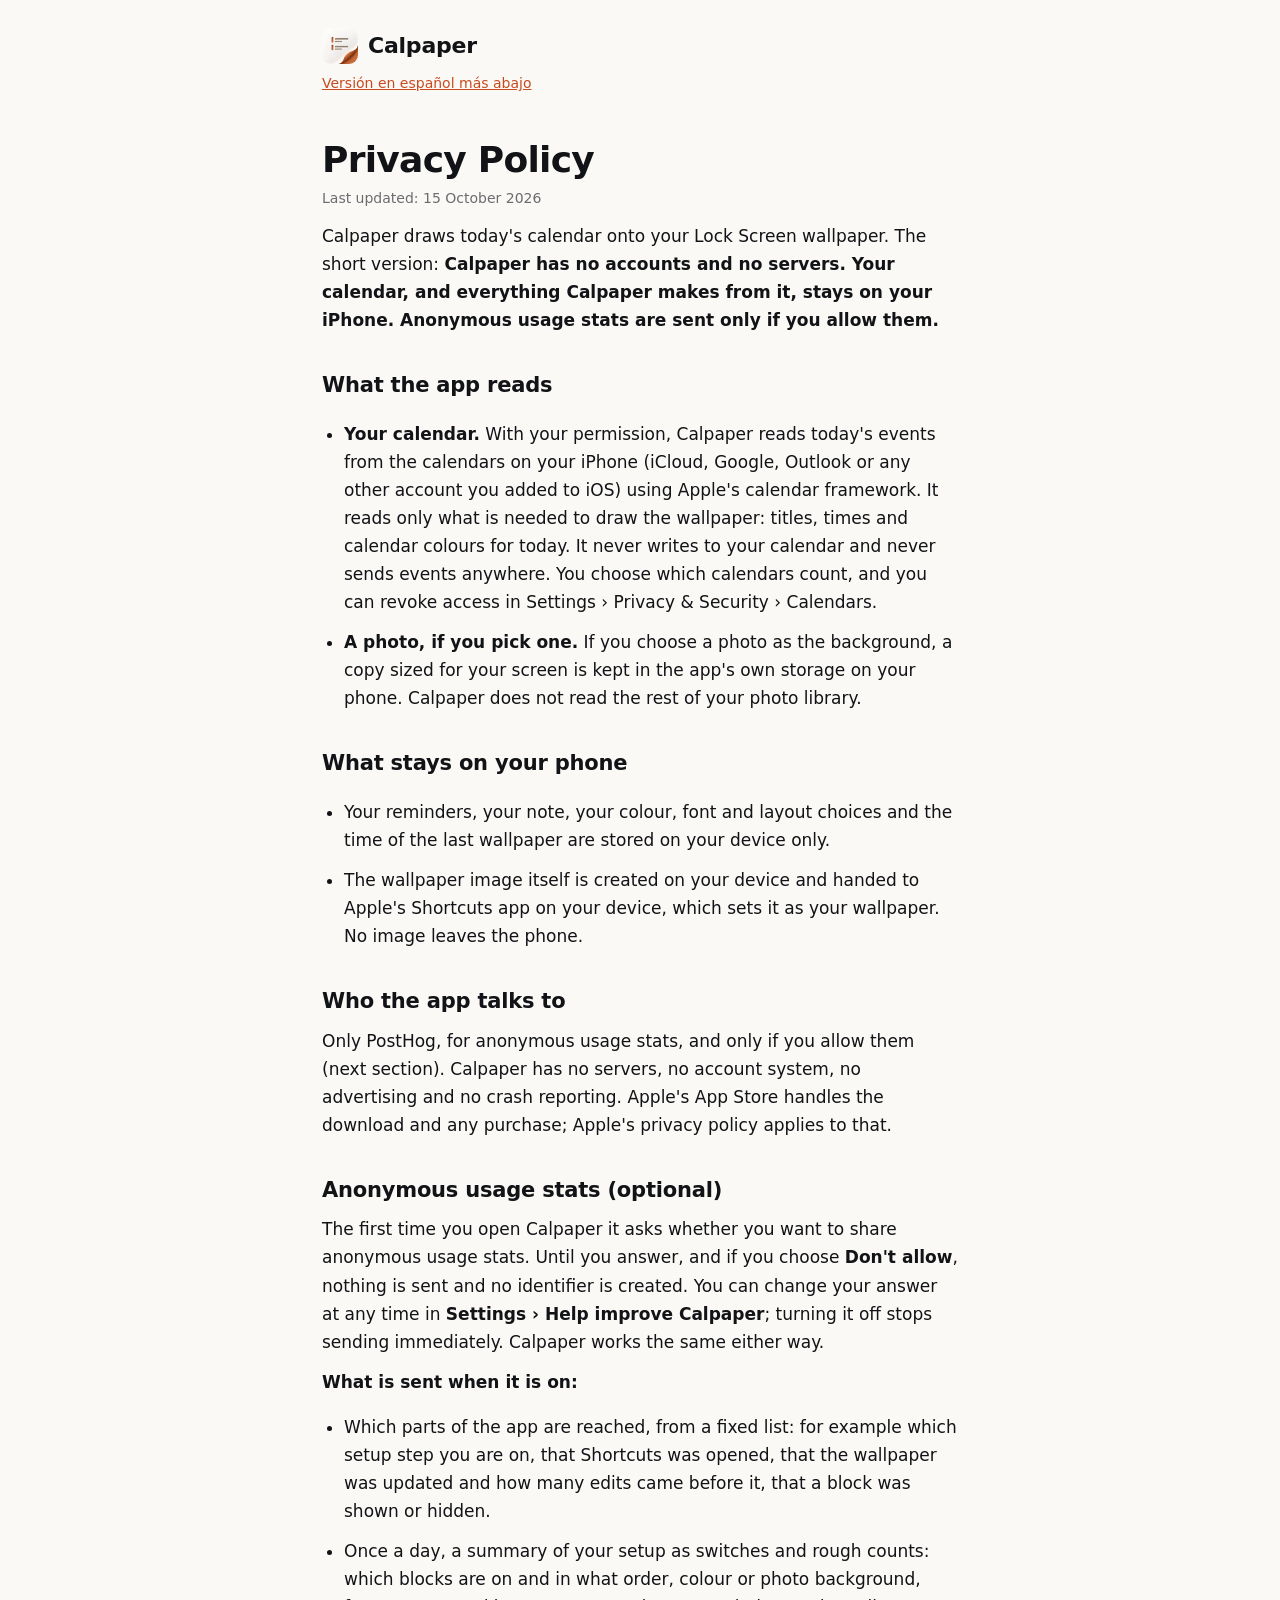
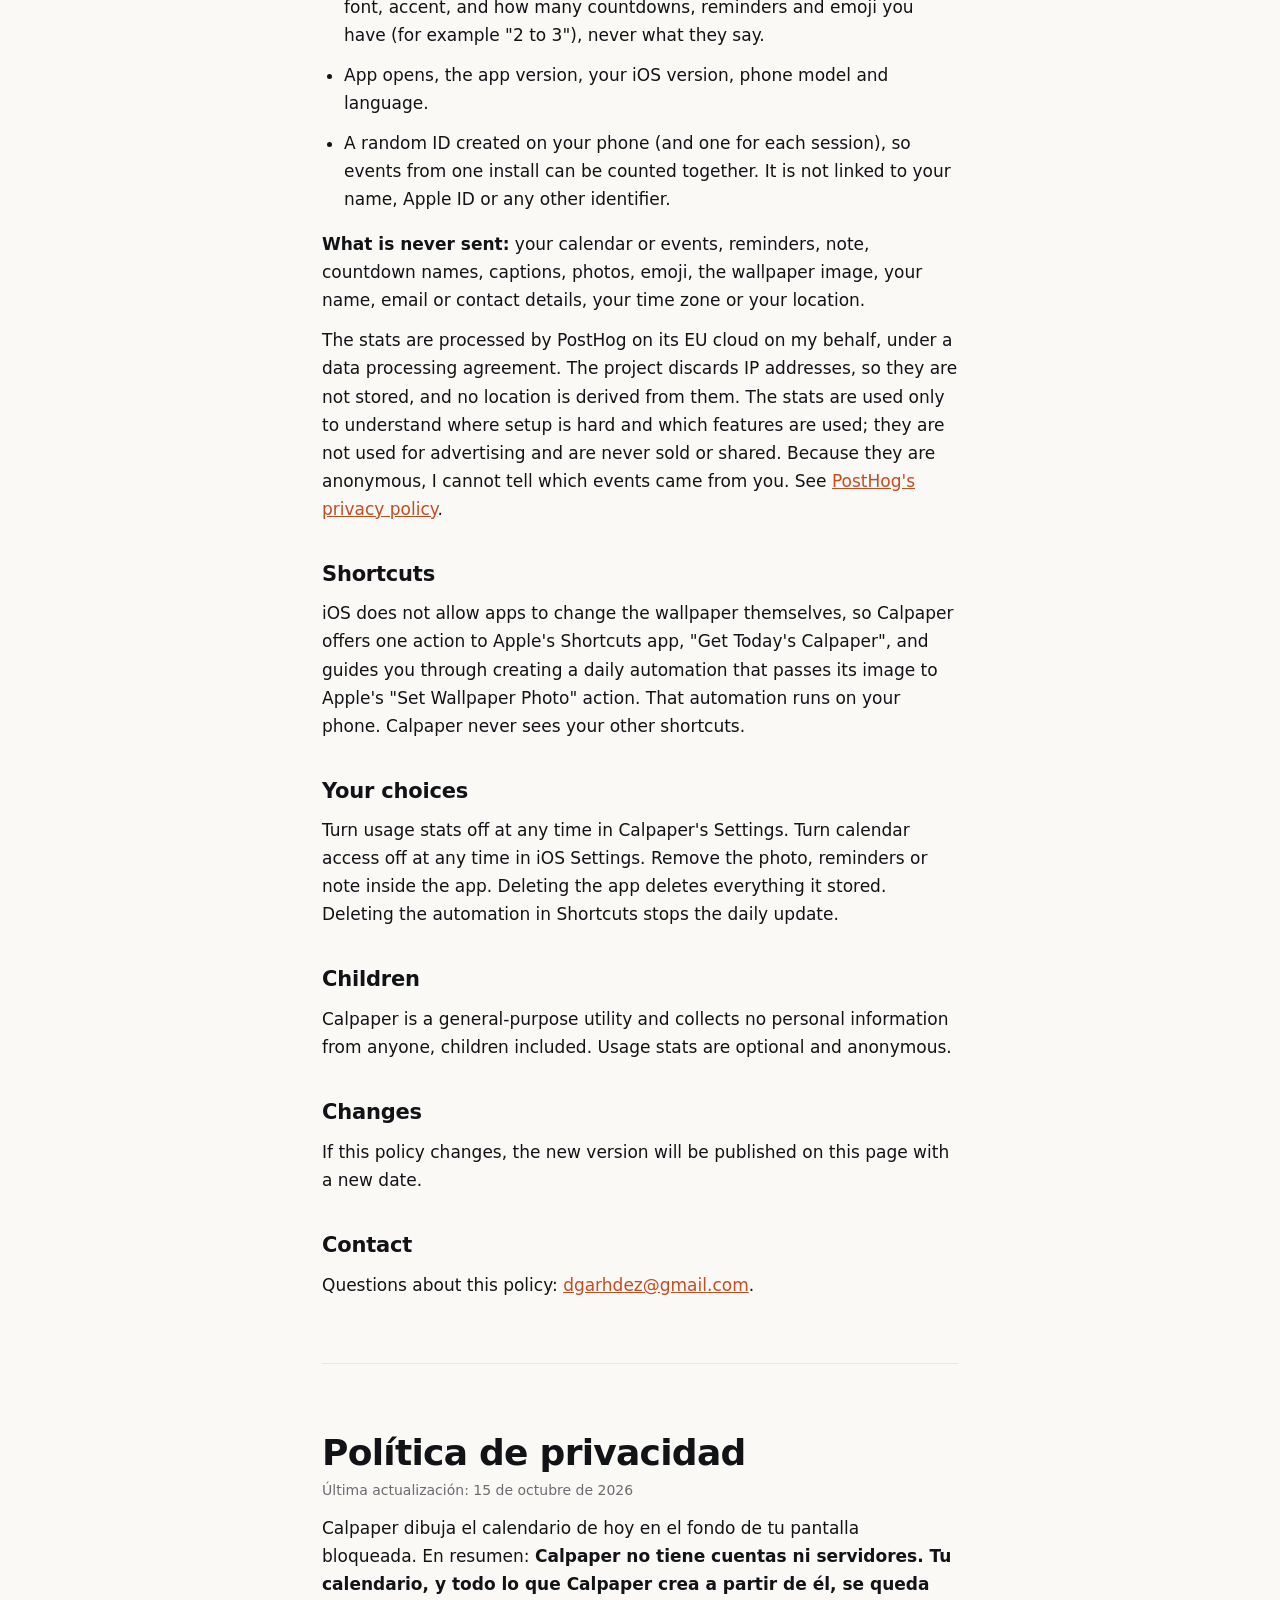
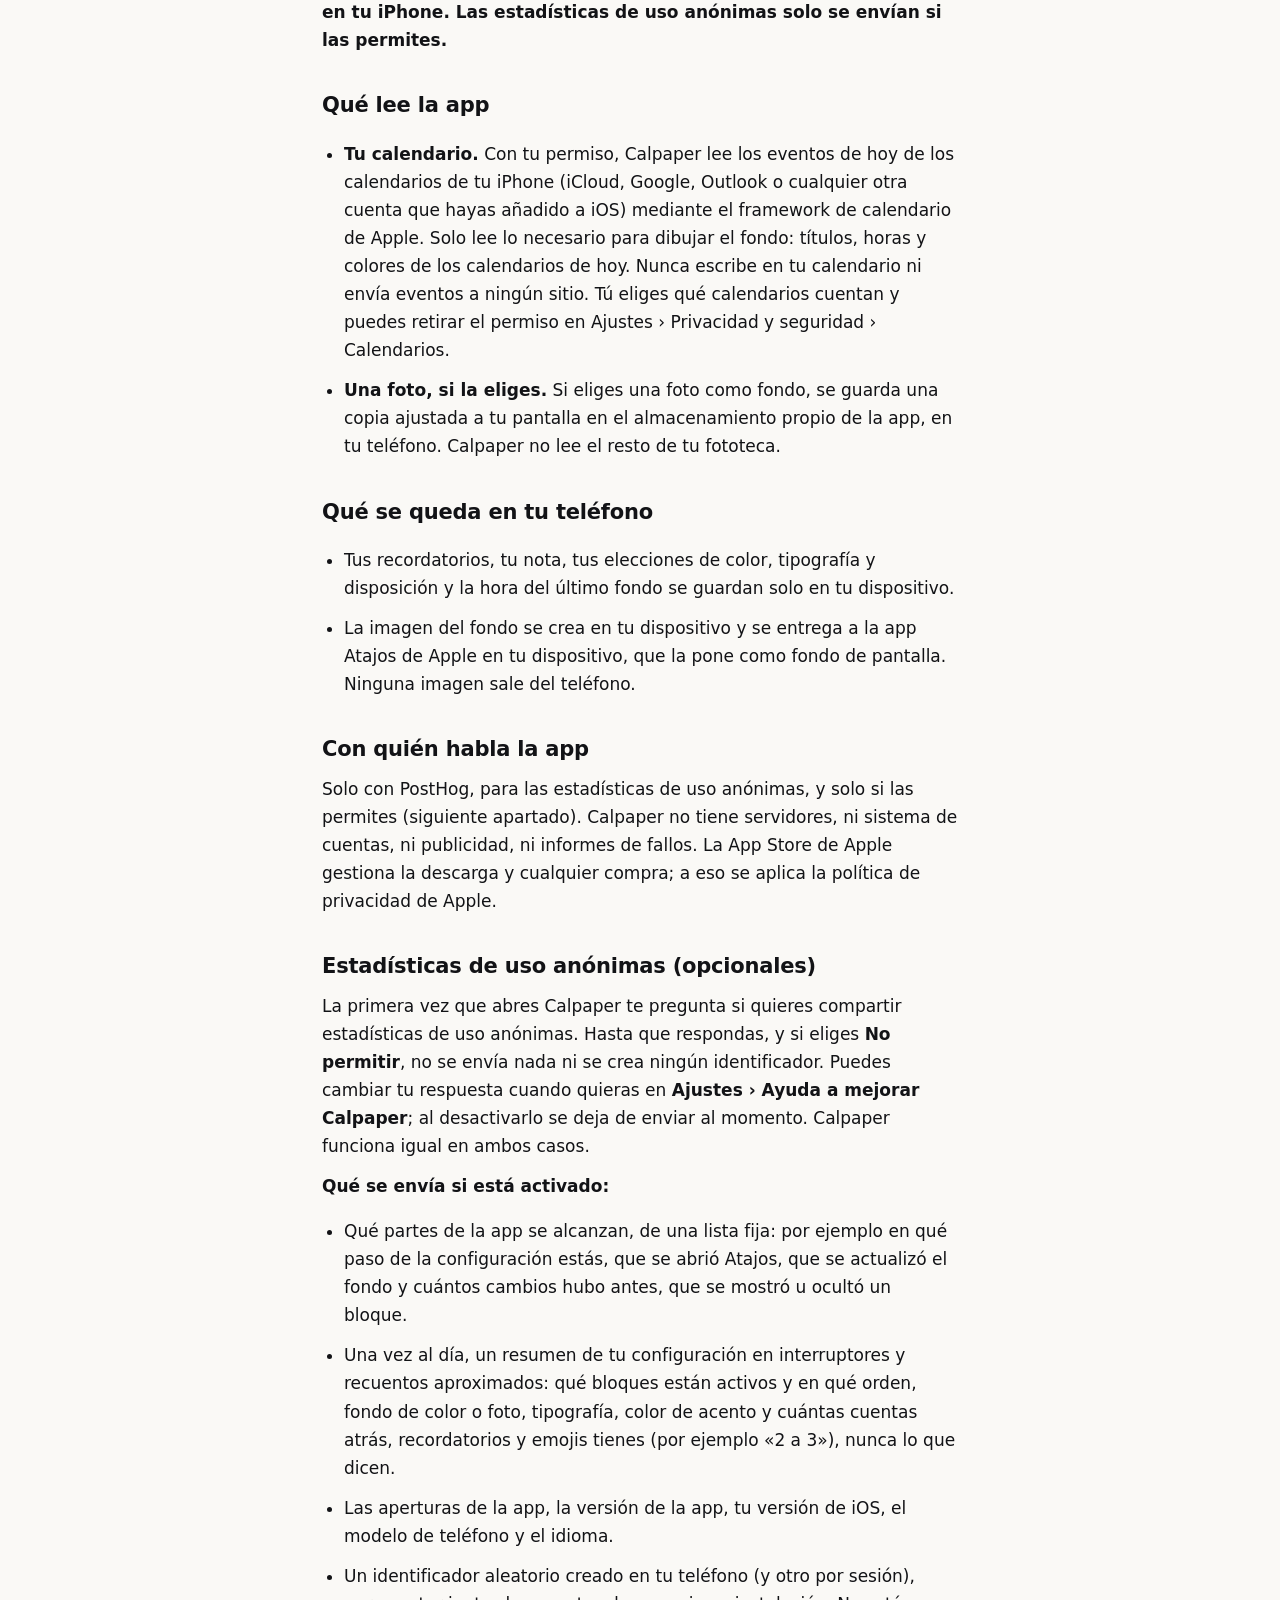
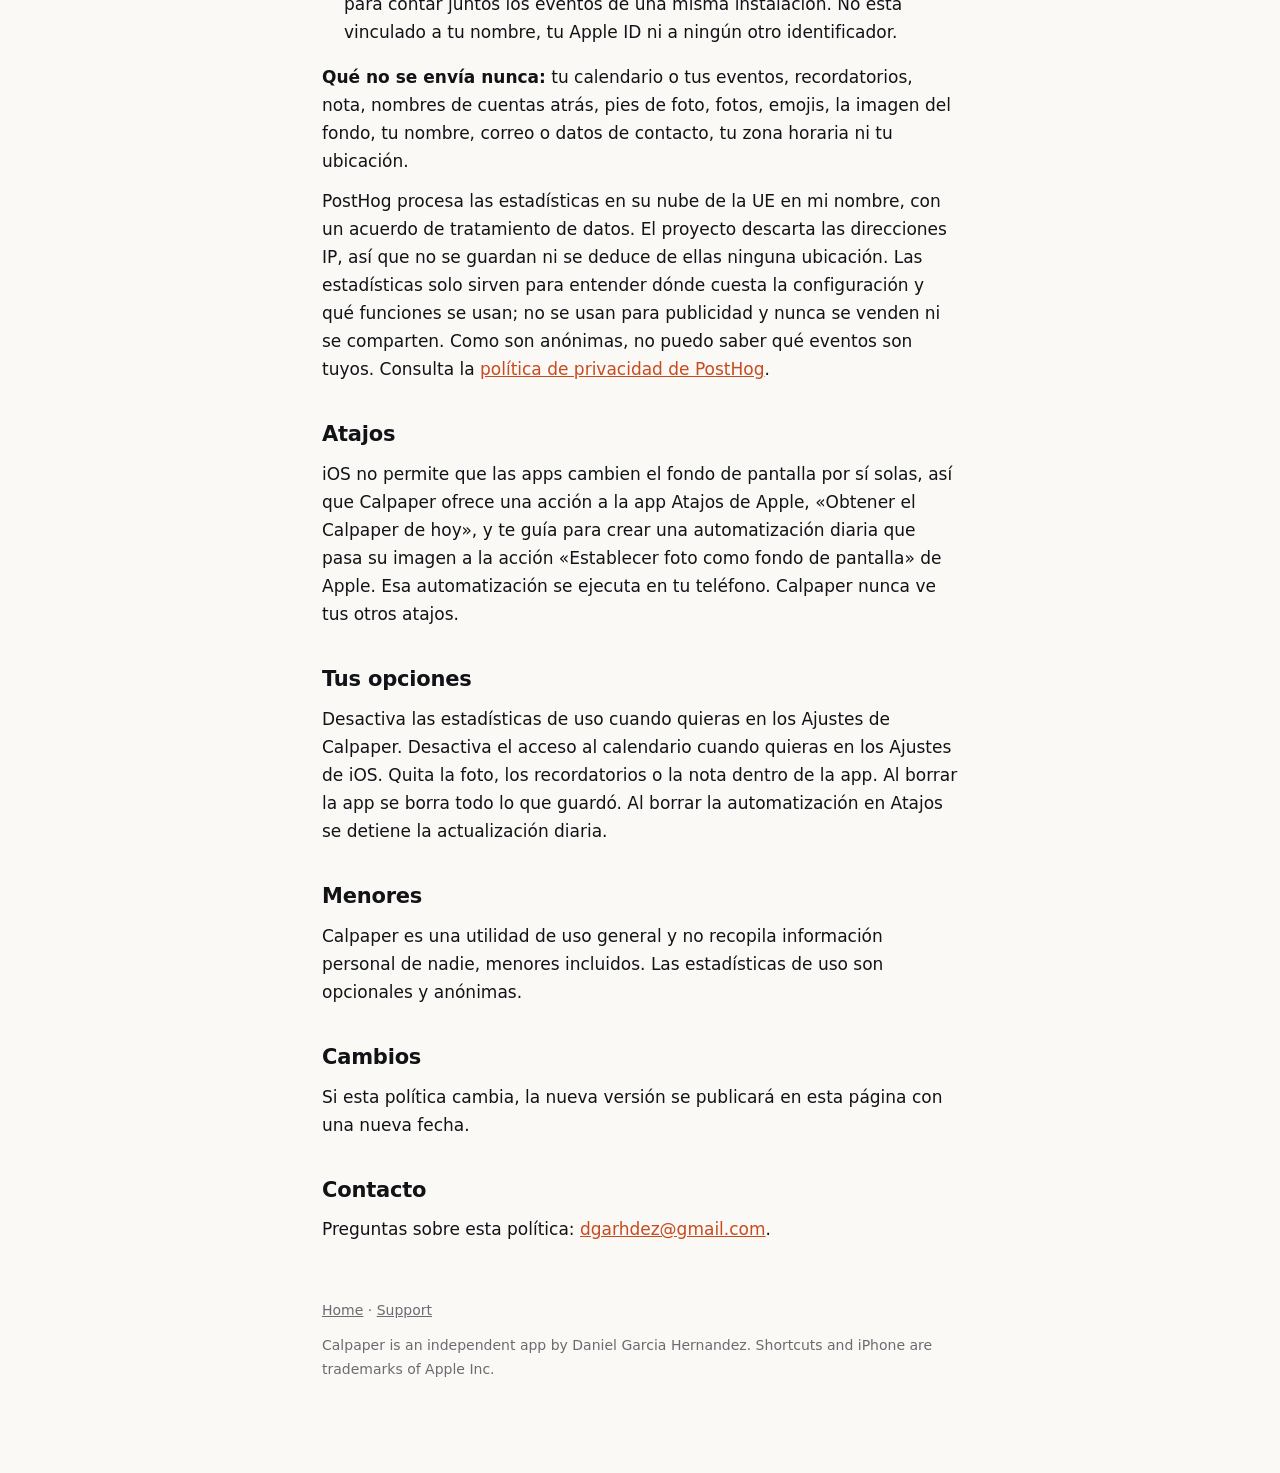
==== privacy/index.html @ fc9b9a63 "Publish site 2026-10-15" ====
<!doctype html>
<html lang="en">
<head>
<meta charset="utf-8">
<meta name="viewport" content="width=device-width, initial-scale=1">
<title>Calpaper Privacy Policy</title>
<meta name="description" content="Calpaper has no accounts and no servers. Your calendar is read on your phone and never leaves it. Anonymous usage stats are optional.">
<link rel="icon" href="../assets/icon.png">
<link rel="stylesheet" href="../assets/style.css">
</head>
<body>
<div class="wrap">
  <header><a class="brand" href="../"><img src="../assets/icon.png" alt="">Calpaper</a></header>
  <p class="jump"><a href="#es" lang="es">Versión en español más abajo</a></p>
  <h1>Privacy Policy</h1>
  <p class="updated">Last updated: 15 October 2026</p>

  <p>Calpaper draws today's calendar onto your Lock Screen wallpaper. The short version: <strong>Calpaper has no accounts and no servers. Your calendar, and everything Calpaper makes from it, stays on your iPhone. Anonymous usage stats are sent only if you allow them.</strong></p>

  <h2>What the app reads</h2>
  <ul>
    <li><strong>Your calendar.</strong> With your permission, Calpaper reads today's events from the calendars on your iPhone (iCloud, Google, Outlook or any other account you added to iOS) using Apple's calendar framework. It reads only what is needed to draw the wallpaper: titles, times and calendar colours for today. It never writes to your calendar and never sends events anywhere. You choose which calendars count, and you can revoke access in Settings › Privacy &amp; Security › Calendars.</li>
    <li><strong>A photo, if you pick one.</strong> If you choose a photo as the background, a copy sized for your screen is kept in the app's own storage on your phone. Calpaper does not read the rest of your photo library.</li>
  </ul>

  <h2>What stays on your phone</h2>
  <ul>
    <li>Your reminders, your note, your colour, font and layout choices and the time of the last wallpaper are stored on your device only.</li>
    <li>The wallpaper image itself is created on your device and handed to Apple's Shortcuts app on your device, which sets it as your wallpaper. No image leaves the phone.</li>
  </ul>

  <h2>Who the app talks to</h2>
  <p>Only PostHog, for anonymous usage stats, and only if you allow them (next section). Calpaper has no servers, no account system, no advertising and no crash reporting. Apple's App Store handles the download and any purchase; Apple's privacy policy applies to that.</p>

  <h2>Anonymous usage stats (optional)</h2>
  <p>The first time you open Calpaper it asks whether you want to share anonymous usage stats. Until you answer, and if you choose <strong>Don't allow</strong>, nothing is sent and no identifier is created. You can change your answer at any time in <strong>Settings › Help improve Calpaper</strong>; turning it off stops sending immediately. Calpaper works the same either way.</p>
  <p><strong>What is sent when it is on:</strong></p>
  <ul>
    <li>Which parts of the app are reached, from a fixed list: for example which setup step you are on, that Shortcuts was opened, that the wallpaper was updated and how many edits came before it, that a block was shown or hidden.</li>
    <li>Once a day, a summary of your setup as switches and rough counts: which blocks are on and in what order, colour or photo background, font, accent, and how many countdowns, reminders and emoji you have (for example "2 to 3"), never what they say.</li>
    <li>App opens, the app version, your iOS version, phone model and language.</li>
    <li>A random ID created on your phone (and one for each session), so events from one install can be counted together. It is not linked to your name, Apple ID or any other identifier.</li>
  </ul>
  <p><strong>What is never sent:</strong> your calendar or events, reminders, note, countdown names, captions, photos, emoji, the wallpaper image, your name, email or contact details, your time zone or your location.</p>
  <p>The stats are processed by PostHog on its EU cloud on my behalf, under a data processing agreement. The project discards IP addresses, so they are not stored, and no location is derived from them. The stats are used only to understand where setup is hard and which features are used; they are not used for advertising and are never sold or shared. Because they are anonymous, I cannot tell which events came from you. See <a href="https://posthog.com/privacy">PostHog's privacy policy</a>.</p>

  <h2>Shortcuts</h2>
  <p>iOS does not allow apps to change the wallpaper themselves, so Calpaper offers one action to Apple's Shortcuts app, "Get Today's Calpaper", and guides you through creating a daily automation that passes its image to Apple's "Set Wallpaper Photo" action. That automation runs on your phone. Calpaper never sees your other shortcuts.</p>

  <h2>Your choices</h2>
  <p>Turn usage stats off at any time in Calpaper's Settings. Turn calendar access off at any time in iOS Settings. Remove the photo, reminders or note inside the app. Deleting the app deletes everything it stored. Deleting the automation in Shortcuts stops the daily update.</p>

  <h2>Children</h2>
  <p>Calpaper is a general-purpose utility and collects no personal information from anyone, children included. Usage stats are optional and anonymous.</p>

  <h2>Changes</h2>
  <p>If this policy changes, the new version will be published on this page with a new date.</p>

  <h2>Contact</h2>
  <p>Questions about this policy: <a href="mailto:dgarhdez@gmail.com">dgarhdez@gmail.com</a>.</p>

  <section class="lang" id="es" lang="es">
  <h1>Política de privacidad</h1>
  <p class="updated">Última actualización: 15 de octubre de 2026</p>

  <p>Calpaper dibuja el calendario de hoy en el fondo de tu pantalla bloqueada. En resumen: <strong>Calpaper no tiene cuentas ni servidores. Tu calendario, y todo lo que Calpaper crea a partir de él, se queda en tu iPhone. Las estadísticas de uso anónimas solo se envían si las permites.</strong></p>

  <h2>Qué lee la app</h2>
  <ul>
    <li><strong>Tu calendario.</strong> Con tu permiso, Calpaper lee los eventos de hoy de los calendarios de tu iPhone (iCloud, Google, Outlook o cualquier otra cuenta que hayas añadido a iOS) mediante el framework de calendario de Apple. Solo lee lo necesario para dibujar el fondo: títulos, horas y colores de los calendarios de hoy. Nunca escribe en tu calendario ni envía eventos a ningún sitio. Tú eliges qué calendarios cuentan y puedes retirar el permiso en Ajustes › Privacidad y seguridad › Calendarios.</li>
    <li><strong>Una foto, si la eliges.</strong> Si eliges una foto como fondo, se guarda una copia ajustada a tu pantalla en el almacenamiento propio de la app, en tu teléfono. Calpaper no lee el resto de tu fototeca.</li>
  </ul>

  <h2>Qué se queda en tu teléfono</h2>
  <ul>
    <li>Tus recordatorios, tu nota, tus elecciones de color, tipografía y disposición y la hora del último fondo se guardan solo en tu dispositivo.</li>
    <li>La imagen del fondo se crea en tu dispositivo y se entrega a la app Atajos de Apple en tu dispositivo, que la pone como fondo de pantalla. Ninguna imagen sale del teléfono.</li>
  </ul>

  <h2>Con quién habla la app</h2>
  <p>Solo con PostHog, para las estadísticas de uso anónimas, y solo si las permites (siguiente apartado). Calpaper no tiene servidores, ni sistema de cuentas, ni publicidad, ni informes de fallos. La App Store de Apple gestiona la descarga y cualquier compra; a eso se aplica la política de privacidad de Apple.</p>

  <h2>Estadísticas de uso anónimas (opcionales)</h2>
  <p>La primera vez que abres Calpaper te pregunta si quieres compartir estadísticas de uso anónimas. Hasta que respondas, y si eliges <strong>No permitir</strong>, no se envía nada ni se crea ningún identificador. Puedes cambiar tu respuesta cuando quieras en <strong>Ajustes › Ayuda a mejorar Calpaper</strong>; al desactivarlo se deja de enviar al momento. Calpaper funciona igual en ambos casos.</p>
  <p><strong>Qué se envía si está activado:</strong></p>
  <ul>
    <li>Qué partes de la app se alcanzan, de una lista fija: por ejemplo en qué paso de la configuración estás, que se abrió Atajos, que se actualizó el fondo y cuántos cambios hubo antes, que se mostró u ocultó un bloque.</li>
    <li>Una vez al día, un resumen de tu configuración en interruptores y recuentos aproximados: qué bloques están activos y en qué orden, fondo de color o foto, tipografía, color de acento y cuántas cuentas atrás, recordatorios y emojis tienes (por ejemplo «2 a 3»), nunca lo que dicen.</li>
    <li>Las aperturas de la app, la versión de la app, tu versión de iOS, el modelo de teléfono y el idioma.</li>
    <li>Un identificador aleatorio creado en tu teléfono (y otro por sesión), para contar juntos los eventos de una misma instalación. No está vinculado a tu nombre, tu Apple ID ni a ningún otro identificador.</li>
  </ul>
  <p><strong>Qué no se envía nunca:</strong> tu calendario o tus eventos, recordatorios, nota, nombres de cuentas atrás, pies de foto, fotos, emojis, la imagen del fondo, tu nombre, correo o datos de contacto, tu zona horaria ni tu ubicación.</p>
  <p>PostHog procesa las estadísticas en su nube de la UE en mi nombre, con un acuerdo de tratamiento de datos. El proyecto descarta las direcciones IP, así que no se guardan ni se deduce de ellas ninguna ubicación. Las estadísticas solo sirven para entender dónde cuesta la configuración y qué funciones se usan; no se usan para publicidad y nunca se venden ni se comparten. Como son anónimas, no puedo saber qué eventos son tuyos. Consulta la <a href="https://posthog.com/privacy">política de privacidad de PostHog</a>.</p>

  <h2>Atajos</h2>
  <p>iOS no permite que las apps cambien el fondo de pantalla por sí solas, así que Calpaper ofrece una acción a la app Atajos de Apple, «Obtener el Calpaper de hoy», y te guía para crear una automatización diaria que pasa su imagen a la acción «Establecer foto como fondo de pantalla» de Apple. Esa automatización se ejecuta en tu teléfono. Calpaper nunca ve tus otros atajos.</p>

  <h2>Tus opciones</h2>
  <p>Desactiva las estadísticas de uso cuando quieras en los Ajustes de Calpaper. Desactiva el acceso al calendario cuando quieras en los Ajustes de iOS. Quita la foto, los recordatorios o la nota dentro de la app. Al borrar la app se borra todo lo que guardó. Al borrar la automatización en Atajos se detiene la actualización diaria.</p>

  <h2>Menores</h2>
  <p>Calpaper es una utilidad de uso general y no recopila información personal de nadie, menores incluidos. Las estadísticas de uso son opcionales y anónimas.</p>

  <h2>Cambios</h2>
  <p>Si esta política cambia, la nueva versión se publicará en esta página con una nueva fecha.</p>

  <h2>Contacto</h2>
  <p>Preguntas sobre esta política: <a href="mailto:dgarhdez@gmail.com">dgarhdez@gmail.com</a>.</p>
  </section>

  <footer>
    <p><a href="../">Home</a> · <a href="../support/">Support</a></p>
    <p>Calpaper is an independent app by Daniel Garcia Hernandez. Shortcuts and iPhone are trademarks of Apple Inc.</p>
  </footer>
</div>
</body>
</html>
---- assets/style.css ----
/* Shared by every page. System fonts only: no web-font requests, so the site itself tracks nobody. */
:root { --bg:#FAF9F6; --card:#fff; --ink:#121316; --mute:#6B6B70; --line:#E8E6E1; --accent:#F0612F; --accent-ink:#C84B1F; }
@media (prefers-color-scheme: dark) {
  :root { --bg:#0E0E10; --card:#1C1C1F; --ink:#F4F3F0; --mute:#A3A3A8; --line:#2A2A2E; --accent:#FF7A4D; --accent-ink:#FF9A73; }
}
* { box-sizing: border-box; }
body { margin: 0; background: var(--bg); color: var(--ink); font: 17px/1.65 -apple-system, "SF Pro Text", system-ui, "Segoe UI", sans-serif; }
.wrap { max-width: 680px; margin: 0 auto; padding: 28px 22px 80px; }
header a.brand { display: inline-flex; align-items: center; gap: 10px; color: var(--ink); text-decoration: none; font-weight: 700; font-size: 22px; letter-spacing: -0.01em; }
header img { width: 36px; height: 36px; border-radius: 9px; }
h1 { font-size: 36px; line-height: 1.15; margin: 44px 0 6px; letter-spacing: -0.02em; }
h2 { font-size: 21px; margin: 34px 0 8px; letter-spacing: -0.01em; }
p, li { margin: 0 0 12px; }
ul { padding-left: 22px; }
a { color: var(--accent-ink); }
.updated, .note { color: var(--mute); font-size: 14px; }
.hero { text-align: center; padding-top: 48px; }
.hero img { width: 120px; height: 120px; border-radius: 27px; box-shadow: 0 10px 30px rgba(18,19,22,.18); }
.hero h1 { margin-top: 22px; }
.hero .tag { font-size: 20px; color: var(--mute); margin-bottom: 26px; }
.pill { display: inline-block; background: var(--accent); color: #fff; font-weight: 700; padding: 10px 22px; border-radius: 999px; text-decoration: none; }
.links { margin-top: 28px; display: flex; gap: 22px; justify-content: center; flex-wrap: wrap; }
.card { background: var(--card); border: 1px solid var(--line); border-radius: 16px; padding: 4px 20px 8px; margin: 14px 0; }
details { border-bottom: 1px solid var(--line); padding: 12px 0; } details:last-child { border-bottom: 0; }
summary { cursor: pointer; font-weight: 700; }
details p { margin: 8px 0 0; }
.lang { margin-top: 64px; padding-top: 24px; border-top: 1px solid var(--line); }
.jump { font-size: 14px; color: var(--mute); }
footer { margin-top: 56px; color: var(--mute); font-size: 14px; }
footer a { color: var(--mute); }
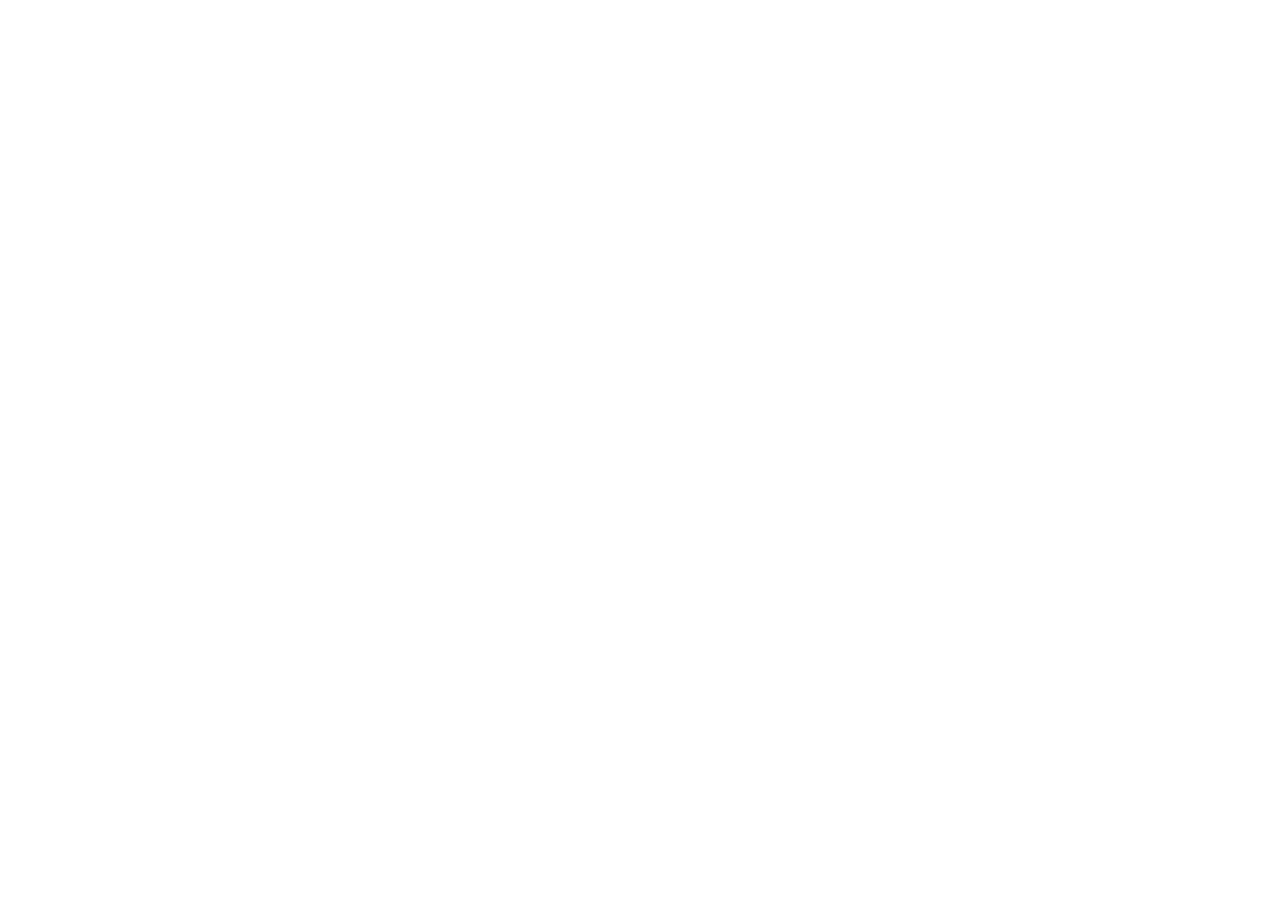
==== commit 3410cd57: "Publish site 2026-10-22" ====
--- a/privacy/index.html
+++ b/privacy/index.html
@@ -3,115 +3,12 @@
 <head>
 <meta charset="utf-8">
 <meta name="viewport" content="width=device-width, initial-scale=1">
-<title>Calpaper Privacy Policy</title>
-<meta name="description" content="Calpaper has no accounts and no servers. Your calendar is read on your phone and never leaves it. Anonymous usage stats are optional.">
-<link rel="icon" href="../assets/icon.png">
-<link rel="stylesheet" href="../assets/style.css">
+<title>Calpaper's privacy policy has moved</title>
+<link rel="canonical" href="https://danielgh.info/calpaper/privacy/">
+<meta http-equiv="refresh" content="0; url=https://danielgh.info/calpaper/privacy/">
+<script>location.replace("https://danielgh.info/calpaper/privacy/" + location.hash)</script>
 </head>
 <body>
-<div class="wrap">
-  <header><a class="brand" href="../"><img src="../assets/icon.png" alt="">Calpaper</a></header>
-  <p class="jump"><a href="#es" lang="es">Versión en español más abajo</a></p>
-  <h1>Privacy Policy</h1>
-  <p class="updated">Last updated: 15 October 2026</p>
-
-  <p>Calpaper draws today's calendar onto your Lock Screen wallpaper. The short version: <strong>Calpaper has no accounts and no servers. Your calendar, and everything Calpaper makes from it, stays on your iPhone. Anonymous usage stats are sent only if you allow them.</strong></p>
-
-  <h2>What the app reads</h2>
-  <ul>
-    <li><strong>Your calendar.</strong> With your permission, Calpaper reads today's events from the calendars on your iPhone (iCloud, Google, Outlook or any other account you added to iOS) using Apple's calendar framework. It reads only what is needed to draw the wallpaper: titles, times and calendar colours for today. It never writes to your calendar and never sends events anywhere. You choose which calendars count, and you can revoke access in Settings › Privacy &amp; Security › Calendars.</li>
-    <li><strong>A photo, if you pick one.</strong> If you choose a photo as the background, a copy sized for your screen is kept in the app's own storage on your phone. Calpaper does not read the rest of your photo library.</li>
-  </ul>
-
-  <h2>What stays on your phone</h2>
-  <ul>
-    <li>Your reminders, your note, your colour, font and layout choices and the time of the last wallpaper are stored on your device only.</li>
-    <li>The wallpaper image itself is created on your device and handed to Apple's Shortcuts app on your device, which sets it as your wallpaper. No image leaves the phone.</li>
-  </ul>
-
-  <h2>Who the app talks to</h2>
-  <p>Only PostHog, for anonymous usage stats, and only if you allow them (next section). Calpaper has no servers, no account system, no advertising and no crash reporting. Apple's App Store handles the download and any purchase; Apple's privacy policy applies to that.</p>
-
-  <h2>Anonymous usage stats (optional)</h2>
-  <p>The first time you open Calpaper it asks whether you want to share anonymous usage stats. Until you answer, and if you choose <strong>Don't allow</strong>, nothing is sent and no identifier is created. You can change your answer at any time in <strong>Settings › Help improve Calpaper</strong>; turning it off stops sending immediately. Calpaper works the same either way.</p>
-  <p><strong>What is sent when it is on:</strong></p>
-  <ul>
-    <li>Which parts of the app are reached, from a fixed list: for example which setup step you are on, that Shortcuts was opened, that the wallpaper was updated and how many edits came before it, that a block was shown or hidden.</li>
-    <li>Once a day, a summary of your setup as switches and rough counts: which blocks are on and in what order, colour or photo background, font, accent, and how many countdowns, reminders and emoji you have (for example "2 to 3"), never what they say.</li>
-    <li>App opens, the app version, your iOS version, phone model and language.</li>
-    <li>A random ID created on your phone (and one for each session), so events from one install can be counted together. It is not linked to your name, Apple ID or any other identifier.</li>
-  </ul>
-  <p><strong>What is never sent:</strong> your calendar or events, reminders, note, countdown names, captions, photos, emoji, the wallpaper image, your name, email or contact details, your time zone or your location.</p>
-  <p>The stats are processed by PostHog on its EU cloud on my behalf, under a data processing agreement. The project discards IP addresses, so they are not stored, and no location is derived from them. The stats are used only to understand where setup is hard and which features are used; they are not used for advertising and are never sold or shared. Because they are anonymous, I cannot tell which events came from you. See <a href="https://posthog.com/privacy">PostHog's privacy policy</a>.</p>
-
-  <h2>Shortcuts</h2>
-  <p>iOS does not allow apps to change the wallpaper themselves, so Calpaper offers one action to Apple's Shortcuts app, "Get Today's Calpaper", and guides you through creating a daily automation that passes its image to Apple's "Set Wallpaper Photo" action. That automation runs on your phone. Calpaper never sees your other shortcuts.</p>
-
-  <h2>Your choices</h2>
-  <p>Turn usage stats off at any time in Calpaper's Settings. Turn calendar access off at any time in iOS Settings. Remove the photo, reminders or note inside the app. Deleting the app deletes everything it stored. Deleting the automation in Shortcuts stops the daily update.</p>
-
-  <h2>Children</h2>
-  <p>Calpaper is a general-purpose utility and collects no personal information from anyone, children included. Usage stats are optional and anonymous.</p>
-
-  <h2>Changes</h2>
-  <p>If this policy changes, the new version will be published on this page with a new date.</p>
-
-  <h2>Contact</h2>
-  <p>Questions about this policy: <a href="mailto:dgarhdez@gmail.com">dgarhdez@gmail.com</a>.</p>
-
-  <section class="lang" id="es" lang="es">
-  <h1>Política de privacidad</h1>
-  <p class="updated">Última actualización: 15 de octubre de 2026</p>
-
-  <p>Calpaper dibuja el calendario de hoy en el fondo de tu pantalla bloqueada. En resumen: <strong>Calpaper no tiene cuentas ni servidores. Tu calendario, y todo lo que Calpaper crea a partir de él, se queda en tu iPhone. Las estadísticas de uso anónimas solo se envían si las permites.</strong></p>
-
-  <h2>Qué lee la app</h2>
-  <ul>
-    <li><strong>Tu calendario.</strong> Con tu permiso, Calpaper lee los eventos de hoy de los calendarios de tu iPhone (iCloud, Google, Outlook o cualquier otra cuenta que hayas añadido a iOS) mediante el framework de calendario de Apple. Solo lee lo necesario para dibujar el fondo: títulos, horas y colores de los calendarios de hoy. Nunca escribe en tu calendario ni envía eventos a ningún sitio. Tú eliges qué calendarios cuentan y puedes retirar el permiso en Ajustes › Privacidad y seguridad › Calendarios.</li>
-    <li><strong>Una foto, si la eliges.</strong> Si eliges una foto como fondo, se guarda una copia ajustada a tu pantalla en el almacenamiento propio de la app, en tu teléfono. Calpaper no lee el resto de tu fototeca.</li>
-  </ul>
-
-  <h2>Qué se queda en tu teléfono</h2>
-  <ul>
-    <li>Tus recordatorios, tu nota, tus elecciones de color, tipografía y disposición y la hora del último fondo se guardan solo en tu dispositivo.</li>
-    <li>La imagen del fondo se crea en tu dispositivo y se entrega a la app Atajos de Apple en tu dispositivo, que la pone como fondo de pantalla. Ninguna imagen sale del teléfono.</li>
-  </ul>
-
-  <h2>Con quién habla la app</h2>
-  <p>Solo con PostHog, para las estadísticas de uso anónimas, y solo si las permites (siguiente apartado). Calpaper no tiene servidores, ni sistema de cuentas, ni publicidad, ni informes de fallos. La App Store de Apple gestiona la descarga y cualquier compra; a eso se aplica la política de privacidad de Apple.</p>
-
-  <h2>Estadísticas de uso anónimas (opcionales)</h2>
-  <p>La primera vez que abres Calpaper te pregunta si quieres compartir estadísticas de uso anónimas. Hasta que respondas, y si eliges <strong>No permitir</strong>, no se envía nada ni se crea ningún identificador. Puedes cambiar tu respuesta cuando quieras en <strong>Ajustes › Ayuda a mejorar Calpaper</strong>; al desactivarlo se deja de enviar al momento. Calpaper funciona igual en ambos casos.</p>
-  <p><strong>Qué se envía si está activado:</strong></p>
-  <ul>
-    <li>Qué partes de la app se alcanzan, de una lista fija: por ejemplo en qué paso de la configuración estás, que se abrió Atajos, que se actualizó el fondo y cuántos cambios hubo antes, que se mostró u ocultó un bloque.</li>
-    <li>Una vez al día, un resumen de tu configuración en interruptores y recuentos aproximados: qué bloques están activos y en qué orden, fondo de color o foto, tipografía, color de acento y cuántas cuentas atrás, recordatorios y emojis tienes (por ejemplo «2 a 3»), nunca lo que dicen.</li>
-    <li>Las aperturas de la app, la versión de la app, tu versión de iOS, el modelo de teléfono y el idioma.</li>
-    <li>Un identificador aleatorio creado en tu teléfono (y otro por sesión), para contar juntos los eventos de una misma instalación. No está vinculado a tu nombre, tu Apple ID ni a ningún otro identificador.</li>
-  </ul>
-  <p><strong>Qué no se envía nunca:</strong> tu calendario o tus eventos, recordatorios, nota, nombres de cuentas atrás, pies de foto, fotos, emojis, la imagen del fondo, tu nombre, correo o datos de contacto, tu zona horaria ni tu ubicación.</p>
-  <p>PostHog procesa las estadísticas en su nube de la UE en mi nombre, con un acuerdo de tratamiento de datos. El proyecto descarta las direcciones IP, así que no se guardan ni se deduce de ellas ninguna ubicación. Las estadísticas solo sirven para entender dónde cuesta la configuración y qué funciones se usan; no se usan para publicidad y nunca se venden ni se comparten. Como son anónimas, no puedo saber qué eventos son tuyos. Consulta la <a href="https://posthog.com/privacy">política de privacidad de PostHog</a>.</p>
-
-  <h2>Atajos</h2>
-  <p>iOS no permite que las apps cambien el fondo de pantalla por sí solas, así que Calpaper ofrece una acción a la app Atajos de Apple, «Obtener el Calpaper de hoy», y te guía para crear una automatización diaria que pasa su imagen a la acción «Establecer foto como fondo de pantalla» de Apple. Esa automatización se ejecuta en tu teléfono. Calpaper nunca ve tus otros atajos.</p>
-
-  <h2>Tus opciones</h2>
-  <p>Desactiva las estadísticas de uso cuando quieras en los Ajustes de Calpaper. Desactiva el acceso al calendario cuando quieras en los Ajustes de iOS. Quita la foto, los recordatorios o la nota dentro de la app. Al borrar la app se borra todo lo que guardó. Al borrar la automatización en Atajos se detiene la actualización diaria.</p>
-
-  <h2>Menores</h2>
-  <p>Calpaper es una utilidad de uso general y no recopila información personal de nadie, menores incluidos. Las estadísticas de uso son opcionales y anónimas.</p>
-
-  <h2>Cambios</h2>
-  <p>Si esta política cambia, la nueva versión se publicará en esta página con una nueva fecha.</p>
-
-  <h2>Contacto</h2>
-  <p>Preguntas sobre esta política: <a href="mailto:dgarhdez@gmail.com">dgarhdez@gmail.com</a>.</p>
-  </section>
-
-  <footer>
-    <p><a href="../">Home</a> · <a href="../support/">Support</a></p>
-    <p>Calpaper is an independent app by Daniel Garcia Hernandez. Shortcuts and iPhone are trademarks of Apple Inc.</p>
-  </footer>
-</div>
+<p>Calpaper's privacy policy has moved to <a href="https://danielgh.info/calpaper/privacy/">danielgh.info/calpaper/privacy</a>.</p>
 </body>
 </html>
